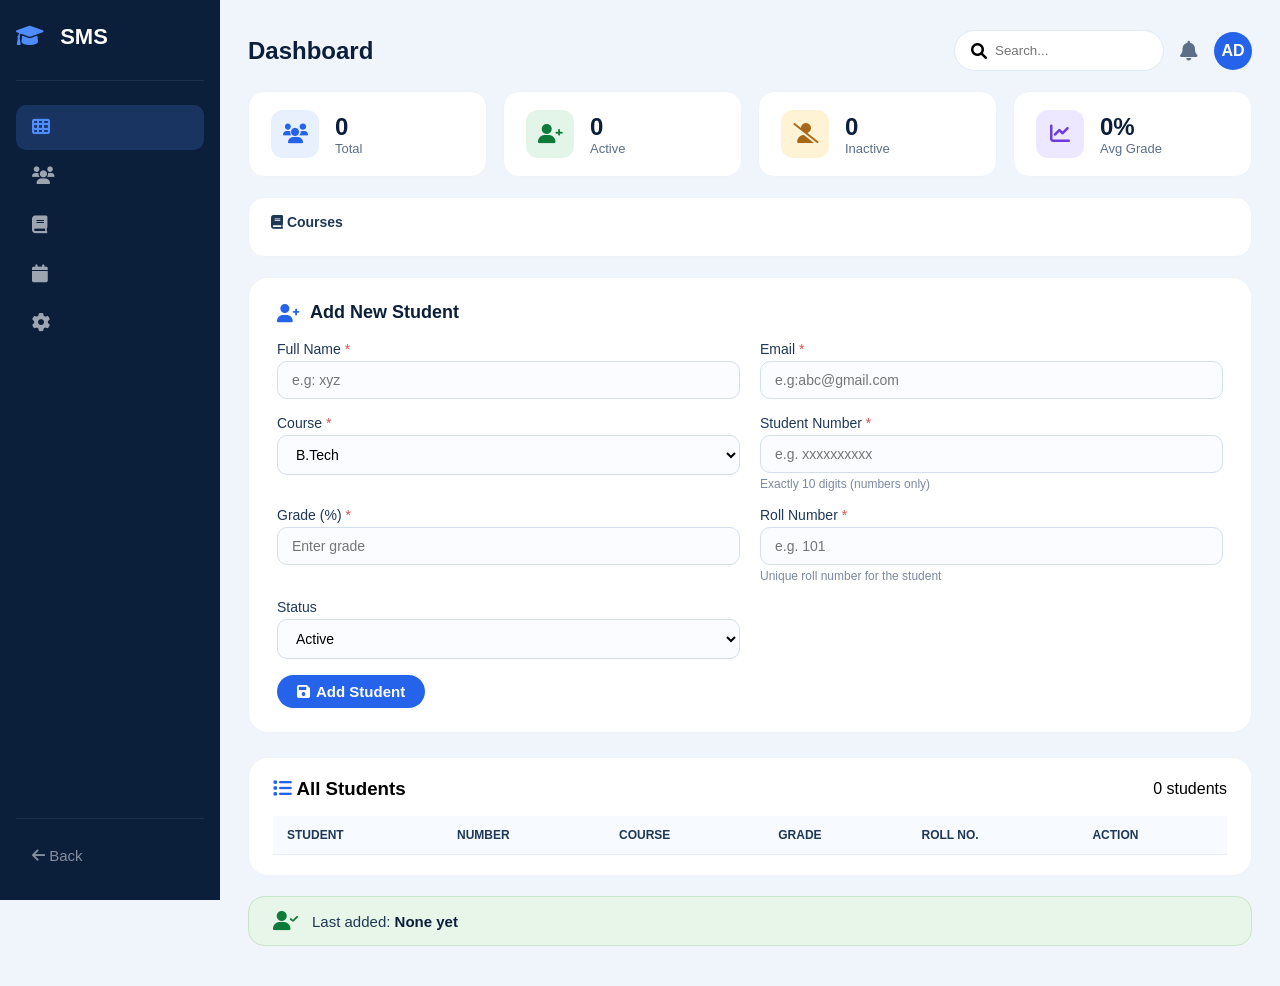
==== dashboard/index.html @ 17a1a422 "Add index file for dashboard" ====
<!DOCTYPE html>
<html>
<head>
    <meta charset="UTF-8">
    <meta name="viewport" content="width=device-width, initial-scale=1.0">
    <title>Student-Management-System</title>
    <link rel="stylesheet" href="https://cdnjs.cloudflare.com/ajax/libs/font-awesome/6.0.0-beta3/css/all.min.css">
    <link rel="stylesheet" href="../css/style.css">
</head>
<body>

<div class="app">
    <!-- Sidebar -->
    <aside class="side">
        <div class="logo">
            <i class="fas fa-graduation-cap"></i>
            <span>SMS</span>
        </div>
        <nav>
            <a href="#" class="active"><i class="fas fa-th"></i></a>
            <a href="#"><i class="fas fa-users"></i></a>
            <a href="#"><i class="fas fa-book"></i></a>
            <a href="#"><i class="fas fa-calendar"></i></a>
            <a href="#"><i class="fas fa-cog"></i></a>
        </nav>
        <div class="side-foot">
            <a href="#" id="backBtn"><i class="fas fa-arrow-left"></i> Back</a>
        </div>
    </aside>

    <!-- Main -->
    <main class="main">
        <!-- Header -->
        <header class="top">
            <div class="left">
                <i class="fas fa-bars toggle"></i>
                <h2>Dashboard</h2>
            </div>
            <div class="right">
                <div class="search">
                    <i class="fas fa-search"></i>
                    <input type="text" id="search" placeholder="Search..." />
                </div>
                <div class="user">
                    <i class="fas fa-bell"></i>
                    <span class="avtar">AD</span>
                </div>
            </div>
        </header>

        <!-- Stats -->
        <div class="stats">
            <div class="card">
                <div class="icon blue"><i class="fas fa-users"></i></div>
                <div>
                    <h3 id="total">0</h3>
                    <p>Total</p>
                </div>
            </div>
            <div class="card">
                <div class="icon green"><i class="fas fa-user-plus"></i></div>
                <div>
                    <h3 id="active">0</h3>
                    <p>Active</p>
                </div>
            </div>
            <div class="card">
                <div class="icon orange"><i class="fas fa-user-slash"></i></div>
                <div>
                    <h3 id="pending">0</h3>
                    <p>Inactive</p>
                </div>
            </div>
            <div class="card">
                <div class="icon purple"><i class="fas fa-chart-line"></i></div>
                <div>
                    <h3 id="avg">0%</h3>
                    <p>Avg Grade</p>
                </div>
            </div>
        </div>

        <!-- Course badges -->
        <div class="course-box">
            <h4><i class="fas fa-book"></i> Courses</h4>
            <div class="badges" id="courseStats"></div>
        </div>

        <!-- ===== ADD STUDENT FORM ===== -->
        <div class="form-section">
            <h3><i class="fas fa-user-plus"></i> Add New Student</h3>
            <form id="studentForm" class="student-form">
                <div class="form-row">
                    <div class="group">
                        <label>Full Name <span>*</span></label>
                        <input type="text" id="name" placeholder="e.g: xyz" required />
                    </div>
                    <div class="group">
                        <label>Email <span>*</span></label>
                        <input type="email" id="email" placeholder="e.g:abc@gmail.com" required />
                    </div>
                </div>
                <div class="form-row">
                    <div class="group">
                        <label>Course <span>*</span></label>
                        <select id="course">
                            <option>B.Tech</option>
                            <option>B.Sc</option>
                            <option>BBA</option>
                            <option>MBA</option>
                            <option>BCA</option>
                            <option>MCA</option>
                        </select>
                    </div>
                    <div class="group">
                        <label>Student Number <span>*</span></label>
                        <input type="text" id="studentNumber" placeholder="e.g. xxxxxxxxxx" required />
                        <small style="color:#7a8aa0; font-size:12px; margin-top:4px;">Exactly 10 digits (numbers only)</small>
                    </div>
                </div>
                <div class="form-row">
                    <div class="group">
                        <label>Grade (%) <span>*</span></label>
                        <input type="number" id="grade" placeholder="Enter grade" min="0" max="100" required />
                    </div>
                    <div class="group">
                        <label>Roll Number <span>*</span></label>
                        <input type="text" id="rollNumber" placeholder="e.g. 101" required />
                        <small style="color:#7a8aa0; font-size:12px; margin-top:4px;">Unique roll number for the student</small>
                    </div>
                </div>
                <div class="form-row">
                    <div class="group">
                        <label>Status</label>
                        <select id="status">
                            <option value="Active">Active</option>
                            <option value="Inactive">Inactive</option>
                        </select>
                    </div>
                </div>
                <button type="submit" class="btn submit-btn">
                    <i class="fas fa-save"></i> Add Student
                </button>
            </form>
        </div>

        <!-- ===== STUDENT TABLE ===== -->
        <div class="tbl-wrap">
            <div class="tbl-head">
                <h3><i class="fas fa-list"></i> All Students</h3>
                <span id="count">0 students</span>
            </div>
            <div class="tbl-scroll">
                <table>
                    <thead>
                        <tr>
                            <th>Student</th>
                            <th>Number</th>
                            <th>Course</th>
                            <th>Grade</th>
                            <th>Roll No.</th>
                            <th>Action</th>
                        </tr>
                    </thead>
                    <tbody id="list"></tbody>
                </table>
            </div>
        </div>

        <!-- ===== LAST ADDED STUDENT ===== -->
        <div class="last-added" id="lastAdded">
            <i class="fas fa-user-check"></i>
            <span>Last added: <strong id="lastName">None yet</strong></span>
        </div>

    </main>
</div>

<script src="../js/storage.js"></script>
<script src="../js/ui.js"></script>
<script src="../js/app.js"></script>
</body>
</html>
---- css/style.css ----
* {
    margin: 0;
    padding: 0;
    box-sizing: border-box;
    font-family: 'Segoe UI', sans-serif;
}

body {
    background: #f0f4fb;
}

.app {
    display: flex;
    min-height: 100vh;
}

/* Sidebar */
.side {
    width: 220px;
    background: #0b1e3a;
    color: #fff;
    padding: 24px 16px;
    display: flex;
    flex-direction: column;
    position: fixed;
    height: 100vh;
    z-index: 100;
    transition: 0.3s;
}

.logo {
    font-size: 22px;
    font-weight: 700;
    padding-bottom: 30px;
    border-bottom: 1px solid rgba(255,255,255,0.08);
    margin-bottom: 24px;
}

.logo i {
    color: #4f8cff;
    margin-right: 10px;
}

.side nav {
    flex: 1;
}

.side nav a {
    display: block;
    color: rgba(255,255,255,0.6);
    padding: 12px 16px;
    border-radius: 10px;
    margin-bottom: 4px;
    font-size: 18px;
    transition: 0.2s;
}

.side nav a:hover,
.side nav a.active {
    background: rgba(255,255,255,0.08);
    color: #fff;
}

.side nav a.active {
    background: rgba(79,140,255,0.2);
    color: #4f8cff;
}

.side-foot {
    border-top: 1px solid rgba(255,255,255,0.08);
    padding-top: 16px;
}

.side-foot a {
    color: rgba(255,255,255,0.5);
    padding: 12px 16px;
    display: block;
    border-radius: 10px;
    font-size: 15px;
    text-decoration: none;
}

.side-foot a:hover {
    background: rgba(255,255,255,0.08);
    color: #fff;
}

/* Main */
.main {
    margin-left: 220px;
    padding: 20px 28px 40px;
    flex: 1;
}

/* Top header */
.top {
    display: flex;
    justify-content: space-between;
    align-items: center;
    padding: 10px 0 20px;
    flex-wrap: wrap;
    gap: 12px;
}

.left {
    display: flex;
    align-items: center;
    gap: 16px;
}

.toggle {
    font-size: 24px;
    cursor: pointer;
    display: none;
    color: #1e3857;
}

.left h2 {
    font-size: 24px;
    color: #0b1e3a;
}

.right {
    display: flex;
    align-items: center;
    gap: 16px;
}

.search {
    display: flex;
    align-items: center;
    background: #fff;
    padding: 8px 16px;
    border-radius: 40px;
    border: 1px solid #e2eaf5;
}

.search:focus-within {
    border-color: #2563eb;
}

.search input {
    border: none;
    outline: none;
    padding: 4px 8px;
    width: 160px;
}

.user {
    display: flex;
    align-items: center;
    gap: 16px;
}

.user i {
    font-size: 20px;
    color: #5b6f87;
    cursor: pointer;
}

.avtar {
    width: 38px;
    height: 38px;
    background: #2563eb;
    color: #fff;
    border-radius: 50%;
    display: flex;
    align-items: center;
    justify-content: center;
    font-weight: 600;
    cursor: pointer;
}

/* Stats */
.stats {
    display: grid;
    grid-template-columns: repeat(auto-fit, minmax(180px, 1fr));
    gap: 16px;
    margin-bottom: 20px;
}

.card {
    background: #fff;
    padding: 18px 22px;
    border-radius: 16px;
    display: flex;
    align-items: center;
    gap: 16px;
    border: 1px solid #eef3fa;
}

.icon {
    width: 48px;
    height: 48px;
    border-radius: 12px;
    display: flex;
    align-items: center;
    justify-content: center;
    font-size: 20px;
}

.blue {
    background: #e8f0fe;
    color: #2563eb;
}
.green {
    background: #e3f5e9;
    color: #0f7b3a;
}
.orange {
    background: #fff3d6;
    color: #a8681a;
}
.purple {
    background: #ede7ff;
    color: #6c3bdb;
}

.card h3 {
    font-size: 24px;
    font-weight: 700;
    color: #0b1e3a;
}

.card p {
    font-size: 13px;
    color: #5b6f87;
}

/* Course box */
.course-box {
    background: #fff;
    padding: 16px 22px;
    border-radius: 16px;
    margin-bottom: 20px;
    border: 1px solid #eef3fa;
}

.course-box h4 {
    font-size: 14px;
    color: #1e3857;
    margin-bottom: 10px;
}

.badges {
    display: flex;
    flex-wrap: wrap;
    gap: 8px;
}

.badge {
    background: #f4f8fe;
    padding: 4px 14px;
    border-radius: 30px;
    font-size: 13px;
    border: 1px solid #e2eaf5;
    display: flex;
    align-items: center;
    gap: 6px;
}

.badge .cnt {
    background: #2563eb;
    color: #fff;
    padding: 0 6px;
    border-radius: 20px;
    font-size: 11px;
}

/* ===== FORM SECTION (Full page) ===== */
.form-section {
    background: #fff;
    padding: 24px 28px;
    border-radius: 20px;
    margin-bottom: 24px;
    border: 1px solid #eef3fa;
}

.form-section h3 {
    font-size: 18px;
    color: #0b1e3a;
    margin-bottom: 18px;
    display: flex;
    align-items: center;
    gap: 10px;
}

.form-section h3 i {
    color: #2563eb;
}

.student-form {
    display: flex;
    flex-direction: column;
    gap: 16px;
}

.form-row {
    display: grid;
    grid-template-columns: 1fr 1fr;
    gap: 20px;
}

.group {
    display: flex;
    flex-direction: column;
}

.group label {
    font-weight: 500;
    font-size: 14px;
    color: #1e3857;
    margin-bottom: 4px;
}

.group label span {
    color: #d9534f;
}

.group input,
.group select {
    padding: 10px 14px;
    border: 1px solid #d5deec;
    border-radius: 10px;
    font-size: 14px;
    outline: none;
    background: #fafcff;
    transition: 0.2s;
}

.group input:focus,
.group select:focus {
    border-color: #2563eb;
    box-shadow: 0 0 0 3px rgba(37,99,235,0.1);
}

.submit-btn {
    padding: 12px 28px;
    background: #2563eb;
    color: #fff;
    border: none;
    border-radius: 40px;
    font-weight: 600;
    font-size: 15px;
    cursor: pointer;
    align-self: flex-start;
    transition: 0.2s;
}

.submit-btn:hover {
    background: #1d4ed8;
}

/* Table */
.tbl-wrap {
    background: #fff;
    border-radius: 20px;
    padding: 20px 24px;
    border: 1px solid #eef3fa;
    margin-bottom: 20px;
}

.tbl-head {
    display: flex;
    justify-content: space-between;
    align-items: center;
    margin-bottom: 16px;
}

.tbl-head h3 i {
    color: #2563eb;
}

.btn {
    background: #2563eb;
    color: #fff;
    border: none;
    padding: 8px 20px;
    border-radius: 40px;
    font-weight: 600;
    cursor: pointer;
    display: inline-flex;
    align-items: center;
    gap: 6px;
    transition: 0.2s;
}

.btn:hover {
    background: #1d4ed8;
}

.tbl-scroll {
    overflow-x: auto;
}

table {
    width: 100%;
    border-collapse: collapse;
}

th {
    text-align: left;
    padding: 12px 14px;
    background: #f7faff;
    font-size: 12px;
    text-transform: uppercase;
    color: #1e3857;
    border-bottom: 1px solid #e6edf6;
}

td {
    padding: 14px;
    border-bottom: 1px solid #eff4fb;
}

tr:hover td {
    background: #fafdff;
}

.avatar {
    display: flex;
    align-items: center;
    gap: 10px;
}

.avatar .init {
    width: 34px;
    height: 34px;
    border-radius: 50%;
    background: #e6f0fe;
    color: #2563eb;
    display: flex;
    align-items: center;
    justify-content: center;
    font-weight: 700;
    font-size: 13px;
}

.name {
    font-weight: 600;
}

.email {
    font-size: 12px;
    color: #5f7692;
    display: block;
}

.tag {
    display: inline-block;
    padding: 3px 12px;
    border-radius: 30px;
    font-size: 12px;
    font-weight: 600;
}

.tag.active {
    background: #e3f5e9;
    color: #0f7b3a;
}
.tag.inactive {
    background: #fce9e9;
    color: #b33636;
}

.actions i {
    font-size: 16px;
    color: #7a8aa0;
    margin: 0 3px;
    cursor: pointer;
    padding: 4px;
    border-radius: 6px;
}

.actions i:hover {
    color: #2563eb;
    background: #e8f0fe;
}

.actions i.fa-trash:hover {
    color: #d9534f;
    background: #fdeaea;
}

/* ===== LAST ADDED ===== */
.last-added {
    background: #e8f5e9;
    padding: 14px 24px;
    border-radius: 16px;
    display: flex;
    align-items: center;
    gap: 14px;
    font-size: 15px;
    color: #1e3857;
    border: 1px solid #c8e6c9;
}

.last-added i {
    color: #0f7b3a;
    font-size: 20px;
}

.last-added strong {
    color: #0b1e3a;
}

/* Responsive */
@media (max-width: 1024px) {
    .side {
        transform: translateX(-100%);
    }
    .side.open {
        transform: translateX(0);
    }
    .main {
        margin-left: 0;
    }
    .toggle {
        display: block;
    }
}

@media (max-width: 768px) {
    .main {
        padding: 12px 16px 30px;
    }
    .stats {
        grid-template-columns: 1fr 1fr;
    }
    .form-row {
        grid-template-columns: 1fr;
    }
    .tbl-wrap {
        padding: 14px;
    }
    .right .search input {
        width: 100px;
    }
}

@media (max-width: 500px) {
    .stats {
        grid-template-columns: 1fr;
    }
    .form-section {
        padding: 16px;
    }
    .submit-btn {
        width: 100%;
        justify-content: center;
    }
    .last-added {
        flex-direction: column;
        text-align: center;
    }
}
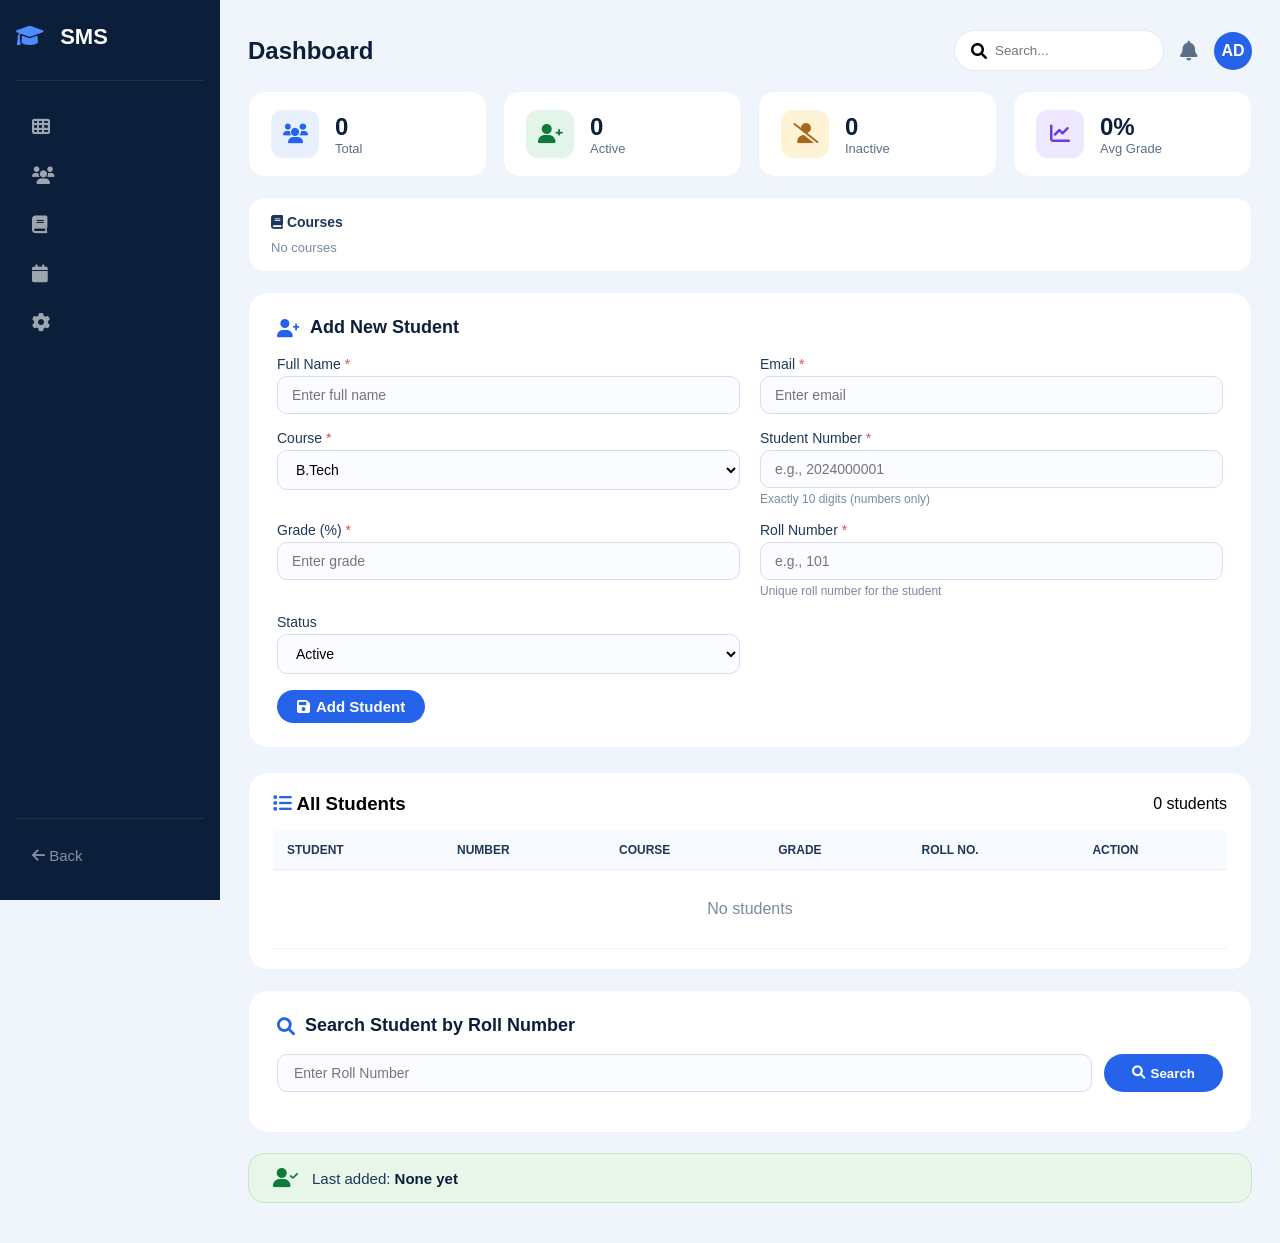
==== commit 3b7d4524: "Add student search by roll number" ====
--- a/dashboard/index.html
+++ b/dashboard/index.html
@@ -3,7 +3,7 @@
 <head>
     <meta charset="UTF-8">
     <meta name="viewport" content="width=device-width, initial-scale=1.0">
-    <title>Student-Management-System</title>
+    <title>SMS</title>
     <link rel="stylesheet" href="https://cdnjs.cloudflare.com/ajax/libs/font-awesome/6.0.0-beta3/css/all.min.css">
     <link rel="stylesheet" href="../css/style.css">
 </head>
@@ -17,7 +17,7 @@
             <span>SMS</span>
         </div>
         <nav>
-            <a href="#" class="active"><i class="fas fa-th"></i></a>
+            <a href="#"><i class="fas fa-th"></i></a>
             <a href="#"><i class="fas fa-users"></i></a>
             <a href="#"><i class="fas fa-book"></i></a>
             <a href="#"><i class="fas fa-calendar"></i></a>
@@ -93,11 +93,11 @@
                 <div class="form-row">
                     <div class="group">
                         <label>Full Name <span>*</span></label>
-                        <input type="text" id="name" placeholder="e.g: xyz" required />
+                        <input type="text" id="name" placeholder="Enter full name" required />
                     </div>
                     <div class="group">
                         <label>Email <span>*</span></label>
-                        <input type="email" id="email" placeholder="e.g:abc@gmail.com" required />
+                        <input type="email" id="email" placeholder="Enter email" required />
                     </div>
                 </div>
                 <div class="form-row">
@@ -114,7 +114,7 @@
                     </div>
                     <div class="group">
                         <label>Student Number <span>*</span></label>
-                        <input type="text" id="studentNumber" placeholder="e.g. xxxxxxxxxx" required />
+                        <input type="text" id="studentNumber" placeholder="e.g., 2024000001" required />
                         <small style="color:#7a8aa0; font-size:12px; margin-top:4px;">Exactly 10 digits (numbers only)</small>
                     </div>
                 </div>
@@ -125,7 +125,7 @@
                     </div>
                     <div class="group">
                         <label>Roll Number <span>*</span></label>
-                        <input type="text" id="rollNumber" placeholder="e.g. 101" required />
+                        <input type="text" id="rollNumber" placeholder="e.g., 101" required />
                         <small style="color:#7a8aa0; font-size:12px; margin-top:4px;">Unique roll number for the student</small>
                     </div>
                 </div>
@@ -167,6 +167,18 @@
             </div>
         </div>
 
+        <!-- ===== SEARCH STUDENT BY ROLL NUMBER ===== -->
+        <div class="search-roll-section">
+            <h3><i class="fas fa-search"></i> Search Student by Roll Number</h3>
+            <div class="search-roll-box">
+                <div class="search-roll-input">
+                    <input type="text" id="rollSearchInput" placeholder="Enter Roll Number" />
+                    <button class="btn" id="rollSearchBtn"><i class="fas fa-search"></i> Search</button>
+                </div>
+                <div id="rollSearchResult"></div>
+            </div>
+        </div>
+
         <!-- ===== LAST ADDED STUDENT ===== -->
         <div class="last-added" id="lastAdded">
             <i class="fas fa-user-check"></i>
--- a/css/style.css
+++ b/css/style.css
@@ -53,10 +53,10 @@
     margin-bottom: 4px;
     font-size: 18px;
     transition: 0.2s;
-}
-
-.side nav a:hover,
-.side nav a.active {
+    text-decoration: none;
+}
+
+.side nav a:hover {
     background: rgba(255,255,255,0.08);
     color: #fff;
 }
@@ -267,7 +267,7 @@
     font-size: 11px;
 }
 
-/* ===== FORM SECTION (Full page) ===== */
+/* Form Section */
 .form-section {
     background: #fff;
     padding: 24px 28px;
@@ -332,6 +332,11 @@
 .group select:focus {
     border-color: #2563eb;
     box-shadow: 0 0 0 3px rgba(37,99,235,0.1);
+}
+
+.group input.error {
+    border-color: #d9534f !important;
+    box-shadow: 0 0 0 3px rgba(217,83,79,0.15) !important;
 }
 
 .submit-btn {
@@ -482,7 +487,128 @@
     background: #fdeaea;
 }
 
-/* ===== LAST ADDED ===== */
+/* ===== SEARCH ROLL NUMBER SECTION ===== */
+.search-roll-section {
+    background: #fff;
+    padding: 24px 28px;
+    border-radius: 20px;
+    margin-bottom: 20px;
+    border: 1px solid #eef3fa;
+    transition: 0.2s;
+}
+
+.search-roll-section h3 {
+    font-size: 18px;
+    color: #0b1e3a;
+    margin-bottom: 18px;
+    display: flex;
+    align-items: center;
+    gap: 10px;
+}
+
+.search-roll-section h3 i {
+    color: #2563eb;
+}
+
+.search-roll-box {
+    display: flex;
+    flex-direction: column;
+    gap: 16px;
+}
+
+.search-roll-input {
+    display: flex;
+    gap: 12px;
+    flex-wrap: wrap;
+}
+
+.search-roll-input input {
+    flex: 1;
+    min-width: 200px;
+    padding: 10px 16px;
+    border: 1px solid #d5deec;
+    border-radius: 10px;
+    font-size: 14px;
+    outline: none;
+    background: #fafcff;
+    transition: 0.2s;
+}
+
+.search-roll-input input:focus {
+    border-color: #2563eb;
+    box-shadow: 0 0 0 3px rgba(37,99,235,0.1);
+}
+
+.search-roll-input .btn {
+    padding: 10px 28px;
+}
+
+/* Search Result */
+.search-result {
+    animation: fadeIn 0.4s ease;
+    margin-top: 8px;
+}
+
+@keyframes fadeIn {
+    from { opacity: 0; transform: translateY(10px); }
+    to { opacity: 1; transform: translateY(0); }
+}
+
+.result-card {
+    background: #f9fcff;
+    border: 1px solid #eef3fa;
+    border-radius: 16px;
+    padding: 20px 24px;
+    display: grid;
+    grid-template-columns: 1fr 1fr;
+    gap: 12px 24px;
+}
+
+.result-card .result-item {
+    display: flex;
+    flex-direction: column;
+}
+
+.result-card .result-item .label {
+    font-size: 12px;
+    color: #7a8aa0;
+    text-transform: uppercase;
+    font-weight: 600;
+    letter-spacing: 0.5px;
+}
+
+.result-card .result-item .value {
+    font-size: 15px;
+    font-weight: 600;
+    color: #0b1e3a;
+    margin-top: 2px;
+}
+
+.result-card .result-item .value .tag {
+    font-size: 13px;
+}
+
+.no-result {
+    text-align: center;
+    padding: 20px;
+    color: #7a8aa0;
+    font-size: 15px;
+}
+
+.no-result i {
+    font-size: 28px;
+    display: block;
+    margin-bottom: 8px;
+    color: #d9534f;
+}
+
+.validation-msg {
+    color: #d9534f;
+    font-size: 14px;
+    padding: 8px 0;
+}
+
+/* Last Added */
 .last-added {
     background: #e8f5e9;
     padding: 14px 24px;
@@ -536,6 +662,20 @@
     .right .search input {
         width: 100px;
     }
+    .search-roll-section {
+        padding: 16px 18px;
+    }
+    .search-roll-input {
+        flex-direction: column;
+    }
+    .search-roll-input .btn {
+        width: 100%;
+        justify-content: center;
+    }
+    .result-card {
+        grid-template-columns: 1fr;
+        gap: 10px;
+    }
 }
 
 @media (max-width: 500px) {
@@ -553,4 +693,7 @@
         flex-direction: column;
         text-align: center;
     }
-}
+    .search-roll-input input {
+        min-width: auto;
+    }
+}
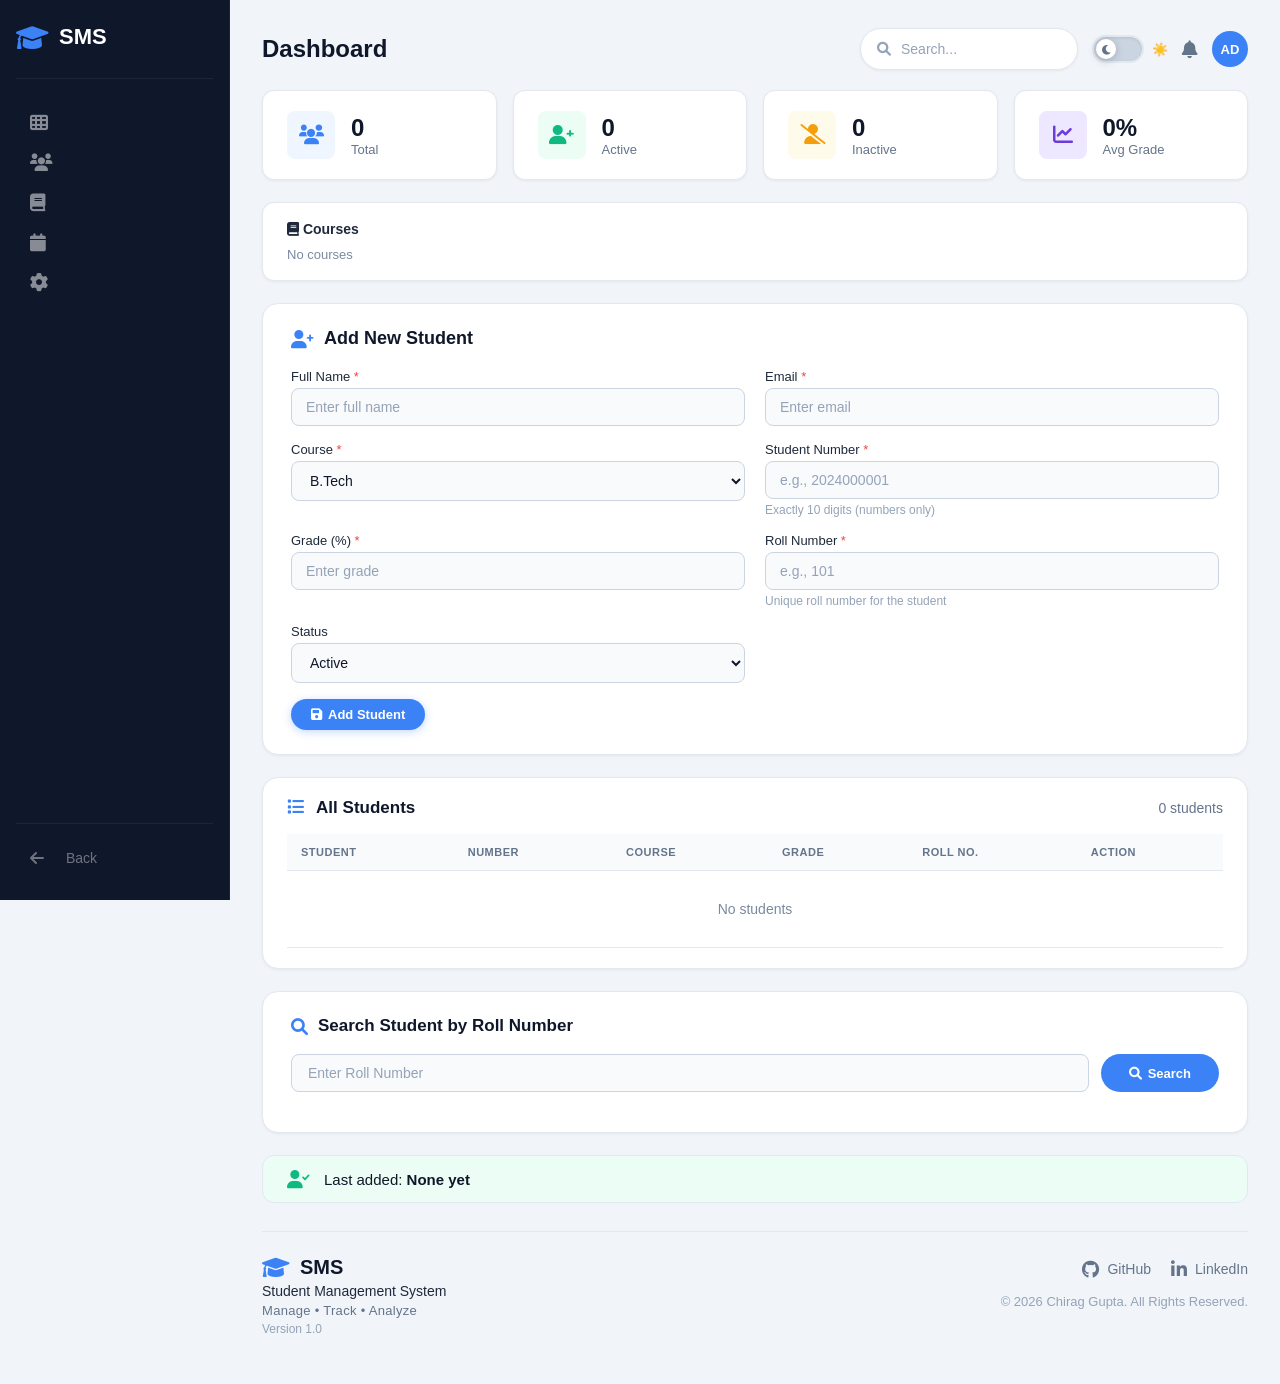
==== commit 44136631: "Improve dashboard UI and add footer also add dark theme toggle" ====
--- a/dashboard/index.html
+++ b/dashboard/index.html
@@ -42,6 +42,18 @@
                     <input type="text" id="search" placeholder="Search..." />
                 </div>
                 <div class="user">
+                    <!-- Theme Toggle Switch -->
+                    <div class="theme-toggle-wrapper">
+                        <div class="toggle-switch" id="themeToggle" role="button" tabindex="0" aria-label="Toggle theme">
+                            <div class="slider">
+                                <i class="fas fa-moon"></i>
+                            </div>
+                        </div>
+                        <span class="toggle-label">
+                            <span class="light-label">☀️</span>
+                            <span class="dark-label">🌙</span>
+                        </span>
+                    </div>
                     <i class="fas fa-bell"></i>
                     <span class="avtar">AD</span>
                 </div>
@@ -86,7 +98,7 @@
             <div class="badges" id="courseStats"></div>
         </div>
 
-        <!-- ===== ADD STUDENT FORM ===== -->
+        <!-- Add Student Form -->
         <div class="form-section">
             <h3><i class="fas fa-user-plus"></i> Add New Student</h3>
             <form id="studentForm" class="student-form">
@@ -115,7 +127,7 @@
                     <div class="group">
                         <label>Student Number <span>*</span></label>
                         <input type="text" id="studentNumber" placeholder="e.g., 2024000001" required />
-                        <small style="color:#7a8aa0; font-size:12px; margin-top:4px;">Exactly 10 digits (numbers only)</small>
+                        <small>Exactly 10 digits (numbers only)</small>
                     </div>
                 </div>
                 <div class="form-row">
@@ -126,7 +138,7 @@
                     <div class="group">
                         <label>Roll Number <span>*</span></label>
                         <input type="text" id="rollNumber" placeholder="e.g., 101" required />
-                        <small style="color:#7a8aa0; font-size:12px; margin-top:4px;">Unique roll number for the student</small>
+                        <small>Unique roll number for the student</small>
                     </div>
                 </div>
                 <div class="form-row">
@@ -144,7 +156,7 @@
             </form>
         </div>
 
-        <!-- ===== STUDENT TABLE ===== -->
+        <!-- Student Table -->
         <div class="tbl-wrap">
             <div class="tbl-head">
                 <h3><i class="fas fa-list"></i> All Students</h3>
@@ -167,7 +179,7 @@
             </div>
         </div>
 
-        <!-- ===== SEARCH STUDENT BY ROLL NUMBER ===== -->
+        <!-- Search Student by Roll Number -->
         <div class="search-roll-section">
             <h3><i class="fas fa-search"></i> Search Student by Roll Number</h3>
             <div class="search-roll-box">
@@ -179,11 +191,41 @@
             </div>
         </div>
 
-        <!-- ===== LAST ADDED STUDENT ===== -->
+        <!-- Last Added Student -->
         <div class="last-added" id="lastAdded">
             <i class="fas fa-user-check"></i>
             <span>Last added: <strong id="lastName">None yet</strong></span>
         </div>
+
+        <!-- ===== FOOTER ===== -->
+        <footer class="footer">
+            <div class="footer-content">
+                <div class="footer-left">
+                    <div class="footer-logo">
+                        <i class="fas fa-graduation-cap"></i>
+                        <span>SMS</span>
+                    </div>
+                    <p class="footer-subtitle">Student Management System</p>
+                    <p class="footer-tagline">Manage • Track • Analyze</p>
+                    <p class="footer-version">Version 1.0</p>
+                </div>
+                <div class="footer-right">
+                    <div class="footer-social">
+                        <a href="https://github.com" target="_blank" class="social-link" aria-label="GitHub">
+                            <i class="fab fa-github"></i>
+                            <span>GitHub</span>
+                        </a>
+                        <a href="https://linkedin.com" target="_blank" class="social-link" aria-label="LinkedIn">
+                            <i class="fab fa-linkedin-in"></i>
+                            <span>LinkedIn</span>
+                        </a>
+                    </div>
+                    <p class="footer-copyright">
+                        &copy; 2026 Chirag Gupta. All Rights Reserved.
+                    </p>
+                </div>
+            </div>
+        </footer>
 
     </main>
 </div>
--- a/css/style.css
+++ b/css/style.css
@@ -1,44 +1,143 @@
+/* ===== CSS VARIABLES ===== */
+:root {
+    /* Light Theme (Default) */
+    --bg-body: #f1f5f9;
+    --bg-app: #f1f5f9;
+    --bg-sidebar: #0f172a;
+    --bg-card: #ffffff;
+    --bg-input: #f8fafc;
+    --bg-hover: #f8fafc;
+    --bg-table-header: #f8fafc;
+    --bg-course: #f1f5f9;
+    --bg-last-added: #ecfdf5;
+    --bg-modal: #ffffff;
+    --bg-search-result: #f8fafc;
+    
+    --text-primary: #0f172a;
+    --text-secondary: #1e293b;
+    --text-muted: #64748b;
+    --text-light: #94a3b8;
+    --text-white: #ffffff;
+    
+    --border-color: #e2e8f0;
+    --border-light: #f1f5f9;
+    --border-input: #cbd5e1;
+    
+    --shadow-sm: 0 1px 3px rgba(0,0,0,0.06);
+    --shadow-md: 0 4px 12px rgba(0,0,0,0.08);
+    --shadow-lg: 0 8px 30px rgba(0,0,0,0.10);
+    --shadow-hover: 0 8px 32px rgba(0,0,0,0.12);
+    
+    --primary: #3b82f6;
+    --primary-hover: #2563eb;
+    --primary-light: #eff6ff;
+    
+    --success: #10b981;
+    --success-bg: #ecfdf5;
+    --danger: #ef4444;
+    --danger-bg: #fef2f2;
+    --warning: #f59e0b;
+    --warning-bg: #fffbeb;
+    
+    --radius-sm: 8px;
+    --radius-md: 12px;
+    --radius-lg: 16px;
+    --radius-xl: 20px;
+    
+    --transition: 0.3s cubic-bezier(0.4, 0, 0.2, 1);
+}
+
+/* ===== DARK THEME ===== */
+[data-theme="dark"] {
+    --bg-body: #0a0f1a;
+    --bg-app: #0a0f1a;
+    --bg-sidebar: #080c16;
+    --bg-card: #141c2b;
+    --bg-input: #1a2436;
+    --bg-hover: #1a2436;
+    --bg-table-header: #111a2a;
+    --bg-course: #111a2a;
+    --bg-last-added: #0f2a1f;
+    --bg-modal: #141c2b;
+    --bg-search-result: #141c2b;
+    
+    --text-primary: #f1f5f9;
+    --text-secondary: #e2e8f0;
+    --text-muted: #94a3b8;
+    --text-light: #64748b;
+    --text-white: #ffffff;
+    
+    --border-color: #1e293b;
+    --border-light: #1e293b;
+    --border-input: #2d3a4f;
+    
+    --shadow-sm: 0 1px 3px rgba(0,0,0,0.3);
+    --shadow-md: 0 4px 16px rgba(0,0,0,0.4);
+    --shadow-lg: 0 8px 32px rgba(0,0,0,0.5);
+    --shadow-hover: 0 8px 40px rgba(0,0,0,0.6);
+    
+    --primary: #3b82f6;
+    --primary-hover: #60a5fa;
+    --primary-light: #1a2a4a;
+    
+    --success: #34d399;
+    --success-bg: #0f2a1f;
+    --danger: #f87171;
+    --danger-bg: #2a1a1a;
+    --warning: #fbbf24;
+    --warning-bg: #2a241a;
+}
+
+/* ===== RESET & BASE ===== */
 * {
     margin: 0;
     padding: 0;
     box-sizing: border-box;
-    font-family: 'Segoe UI', sans-serif;
+    font-family: 'Segoe UI', -apple-system, BlinkMacSystemFont, sans-serif;
 }
 
 body {
-    background: #f0f4fb;
+    background: var(--bg-body);
+    transition: background var(--transition), color var(--transition);
 }
 
 .app {
     display: flex;
     min-height: 100vh;
-}
-
-/* Sidebar */
+    background: var(--bg-body);
+    transition: background var(--transition);
+}
+
+/* ===== SIDEBAR ===== */
 .side {
-    width: 220px;
-    background: #0b1e3a;
-    color: #fff;
+    width: 230px;
+    background: var(--bg-sidebar);
+    color: var(--text-white);
     padding: 24px 16px;
     display: flex;
     flex-direction: column;
     position: fixed;
     height: 100vh;
     z-index: 100;
-    transition: 0.3s;
+    transition: transform 0.3s ease, background var(--transition);
+    border-right: 1px solid rgba(255,255,255,0.05);
 }
 
 .logo {
     font-size: 22px;
     font-weight: 700;
-    padding-bottom: 30px;
-    border-bottom: 1px solid rgba(255,255,255,0.08);
+    padding-bottom: 28px;
+    border-bottom: 1px solid rgba(255,255,255,0.06);
     margin-bottom: 24px;
+    color: var(--text-white);
+    display: flex;
+    align-items: center;
+    gap: 10px;
 }
 
 .logo i {
-    color: #4f8cff;
-    margin-right: 10px;
+    color: var(--primary);
+    font-size: 26px;
 }
 
 .side nav {
@@ -46,58 +145,76 @@
 }
 
 .side nav a {
-    display: block;
-    color: rgba(255,255,255,0.6);
-    padding: 12px 16px;
-    border-radius: 10px;
-    margin-bottom: 4px;
+    display: flex;
+    align-items: center;
+    gap: 14px;
+    color: rgba(255,255,255,0.5);
+    padding: 10px 14px;
+    border-radius: var(--radius-sm);
+    margin-bottom: 2px;
+    font-size: 15px;
+    font-weight: 500;
+    transition: all 0.2s;
+    text-decoration: none;
+}
+
+.side nav a:hover {
+    background: rgba(255,255,255,0.06);
+    color: rgba(255,255,255,0.8);
+}
+
+.side nav a.active {
+    background: rgba(59,130,246,0.15);
+    color: var(--primary);
+}
+
+.side nav a i {
     font-size: 18px;
-    transition: 0.2s;
+    width: 22px;
+}
+
+.side-foot {
+    border-top: 1px solid rgba(255,255,255,0.06);
+    padding-top: 16px;
+}
+
+.side-foot a {
+    color: rgba(255,255,255,0.4);
+    padding: 10px 14px;
+    display: flex;
+    align-items: center;
+    gap: 14px;
+    border-radius: var(--radius-sm);
+    font-size: 14px;
     text-decoration: none;
-}
-
-.side nav a:hover {
-    background: rgba(255,255,255,0.08);
-    color: #fff;
-}
-
-.side nav a.active {
-    background: rgba(79,140,255,0.2);
-    color: #4f8cff;
-}
-
-.side-foot {
-    border-top: 1px solid rgba(255,255,255,0.08);
-    padding-top: 16px;
-}
-
-.side-foot a {
-    color: rgba(255,255,255,0.5);
-    padding: 12px 16px;
-    display: block;
-    border-radius: 10px;
-    font-size: 15px;
-    text-decoration: none;
+    transition: all 0.2s;
 }
 
 .side-foot a:hover {
-    background: rgba(255,255,255,0.08);
-    color: #fff;
-}
-
-/* Main */
+    background: rgba(255,255,255,0.06);
+    color: rgba(255,255,255,0.7);
+}
+
+.side-foot a i {
+    font-size: 16px;
+    width: 22px;
+}
+
+/* ===== MAIN CONTENT ===== */
 .main {
-    margin-left: 220px;
-    padding: 20px 28px 40px;
+    margin-left: 230px;
+    padding: 24px 32px 40px;
     flex: 1;
-}
-
-/* Top header */
+    background: var(--bg-body);
+    transition: background var(--transition);
+}
+
+/* ===== TOP HEADER ===== */
 .top {
     display: flex;
     justify-content: space-between;
     align-items: center;
-    padding: 10px 0 20px;
+    padding: 4px 0 20px;
     flex-wrap: wrap;
     gap: 12px;
 }
@@ -109,107 +226,228 @@
 }
 
 .toggle {
-    font-size: 24px;
+    font-size: 22px;
     cursor: pointer;
     display: none;
-    color: #1e3857;
+    color: var(--text-primary);
+    transition: color var(--transition);
 }
 
 .left h2 {
     font-size: 24px;
-    color: #0b1e3a;
+    font-weight: 700;
+    color: var(--text-primary);
+    transition: color var(--transition);
 }
 
 .right {
     display: flex;
     align-items: center;
-    gap: 16px;
+    gap: 14px;
 }
 
 .search {
     display: flex;
     align-items: center;
-    background: #fff;
+    background: var(--bg-card);
     padding: 8px 16px;
     border-radius: 40px;
-    border: 1px solid #e2eaf5;
+    border: 1px solid var(--border-color);
+    transition: all var(--transition);
+    box-shadow: var(--shadow-sm);
 }
 
 .search:focus-within {
-    border-color: #2563eb;
+    border-color: var(--primary);
+    box-shadow: 0 0 0 3px rgba(59,130,246,0.15);
+}
+
+.search i {
+    color: var(--text-light);
+    font-size: 14px;
 }
 
 .search input {
     border: none;
     outline: none;
-    padding: 4px 8px;
-    width: 160px;
+    padding: 4px 10px;
+    width: 170px;
+    background: transparent;
+    color: var(--text-primary);
+    font-size: 14px;
+    transition: color var(--transition);
+}
+
+.search input::placeholder {
+    color: var(--text-light);
 }
 
 .user {
     display: flex;
     align-items: center;
-    gap: 16px;
+    gap: 14px;
 }
 
 .user i {
-    font-size: 20px;
-    color: #5b6f87;
+    font-size: 18px;
+    color: var(--text-muted);
     cursor: pointer;
+    transition: color var(--transition);
+}
+
+.user i:hover {
+    color: var(--primary);
 }
 
 .avtar {
-    width: 38px;
-    height: 38px;
-    background: #2563eb;
+    width: 36px;
+    height: 36px;
+    background: var(--primary);
     color: #fff;
     border-radius: 50%;
     display: flex;
     align-items: center;
     justify-content: center;
     font-weight: 600;
+    font-size: 13px;
     cursor: pointer;
-}
-
-/* Stats */
+    transition: background var(--transition);
+}
+
+/* ===== THEME TOGGLE SWITCH ===== */
+.theme-toggle-wrapper {
+    display: flex;
+    align-items: center;
+    gap: 8px;
+}
+
+.toggle-switch {
+    position: relative;
+    width: 52px;
+    height: 28px;
+    background: var(--border-input);
+    border-radius: 50px;
+    cursor: pointer;
+    transition: all var(--transition);
+    flex-shrink: 0;
+    border: 2px solid var(--border-color);
+    box-shadow: inset 0 1px 3px rgba(0,0,0,0.1);
+}
+
+.toggle-switch:hover {
+    border-color: var(--primary);
+}
+
+.toggle-switch.active {
+    background: var(--primary);
+    border-color: var(--primary);
+}
+
+.toggle-switch .slider {
+    position: absolute;
+    top: 2px;
+    left: 2px;
+    width: 20px;
+    height: 20px;
+    background: #fff;
+    border-radius: 50%;
+    transition: all 0.35s cubic-bezier(0.4, 0, 0.2, 1);
+    box-shadow: 0 2px 8px rgba(0,0,0,0.2);
+    display: flex;
+    align-items: center;
+    justify-content: center;
+}
+
+.toggle-switch.active .slider {
+    left: 26px;
+    background: #fff;
+}
+
+.toggle-switch .slider i {
+    font-size: 11px;
+    color: #64748b;
+    transition: color var(--transition);
+}
+
+.toggle-switch.active .slider i {
+    color: var(--primary);
+}
+
+.toggle-label {
+    font-size: 13px;
+    font-weight: 500;
+    color: var(--text-muted);
+    transition: color var(--transition);
+    user-select: none;
+}
+
+.toggle-label span {
+    display: none;
+}
+
+.toggle-label .light-label {
+    display: inline;
+}
+
+[data-theme="dark"] .toggle-label .light-label {
+    display: none;
+}
+
+[data-theme="dark"] .toggle-label .dark-label {
+    display: inline;
+}
+
+.toggle-label .dark-label {
+    display: none;
+}
+
+/* ===== STATS ===== */
 .stats {
     display: grid;
-    grid-template-columns: repeat(auto-fit, minmax(180px, 1fr));
+    grid-template-columns: repeat(auto-fit, minmax(190px, 1fr));
     gap: 16px;
-    margin-bottom: 20px;
+    margin-bottom: 22px;
 }
 
 .card {
-    background: #fff;
-    padding: 18px 22px;
-    border-radius: 16px;
+    background: var(--bg-card);
+    padding: 20px 24px;
+    border-radius: var(--radius-md);
     display: flex;
     align-items: center;
     gap: 16px;
-    border: 1px solid #eef3fa;
+    border: 1px solid var(--border-color);
+    transition: all var(--transition);
+    box-shadow: var(--shadow-sm);
+}
+
+.card:hover {
+    box-shadow: var(--shadow-md);
+    border-color: var(--border-input);
 }
 
 .icon {
     width: 48px;
     height: 48px;
-    border-radius: 12px;
+    border-radius: var(--radius-sm);
     display: flex;
     align-items: center;
     justify-content: center;
     font-size: 20px;
+    flex-shrink: 0;
 }
 
 .blue {
-    background: #e8f0fe;
-    color: #2563eb;
+    background: var(--primary-light);
+    color: var(--primary);
 }
 .green {
-    background: #e3f5e9;
-    color: #0f7b3a;
+    background: var(--success-bg);
+    color: var(--success);
 }
 .orange {
-    background: #fff3d6;
-    color: #a8681a;
+    background: var(--warning-bg);
+    color: var(--warning);
 }
 .purple {
     background: #ede7ff;
@@ -219,27 +457,33 @@
 .card h3 {
     font-size: 24px;
     font-weight: 700;
-    color: #0b1e3a;
+    color: var(--text-primary);
+    transition: color var(--transition);
 }
 
 .card p {
     font-size: 13px;
-    color: #5b6f87;
-}
-
-/* Course box */
+    color: var(--text-muted);
+    transition: color var(--transition);
+}
+
+/* ===== COURSE BOX ===== */
 .course-box {
-    background: #fff;
-    padding: 16px 22px;
-    border-radius: 16px;
-    margin-bottom: 20px;
-    border: 1px solid #eef3fa;
+    background: var(--bg-card);
+    padding: 18px 24px;
+    border-radius: var(--radius-md);
+    margin-bottom: 22px;
+    border: 1px solid var(--border-color);
+    transition: all var(--transition);
+    box-shadow: var(--shadow-sm);
 }
 
 .course-box h4 {
     font-size: 14px;
-    color: #1e3857;
+    font-weight: 600;
+    color: var(--text-secondary);
     margin-bottom: 10px;
+    transition: color var(--transition);
 }
 
 .badges {
@@ -249,44 +493,56 @@
 }
 
 .badge {
-    background: #f4f8fe;
-    padding: 4px 14px;
-    border-radius: 30px;
+    background: var(--bg-course);
+    padding: 5px 16px;
+    border-radius: 50px;
     font-size: 13px;
-    border: 1px solid #e2eaf5;
-    display: flex;
-    align-items: center;
-    gap: 6px;
+    font-weight: 500;
+    border: 1px solid var(--border-color);
+    display: flex;
+    align-items: center;
+    gap: 8px;
+    color: var(--text-primary);
+    transition: all var(--transition);
+}
+
+.badge:hover {
+    border-color: var(--primary);
 }
 
 .badge .cnt {
-    background: #2563eb;
+    background: var(--primary);
     color: #fff;
-    padding: 0 6px;
+    padding: 0 8px;
     border-radius: 20px;
     font-size: 11px;
-}
-
-/* Form Section */
+    font-weight: 600;
+}
+
+/* ===== FORM SECTION ===== */
 .form-section {
-    background: #fff;
+    background: var(--bg-card);
     padding: 24px 28px;
-    border-radius: 20px;
-    margin-bottom: 24px;
-    border: 1px solid #eef3fa;
+    border-radius: var(--radius-lg);
+    margin-bottom: 22px;
+    border: 1px solid var(--border-color);
+    transition: all var(--transition);
+    box-shadow: var(--shadow-sm);
 }
 
 .form-section h3 {
     font-size: 18px;
-    color: #0b1e3a;
-    margin-bottom: 18px;
+    font-weight: 600;
+    color: var(--text-primary);
+    margin-bottom: 20px;
     display: flex;
     align-items: center;
     gap: 10px;
+    transition: color var(--transition);
 }
 
 .form-section h3 i {
-    color: #2563eb;
+    color: var(--primary);
 }
 
 .student-form {
@@ -308,61 +564,79 @@
 
 .group label {
     font-weight: 500;
-    font-size: 14px;
-    color: #1e3857;
+    font-size: 13px;
+    color: var(--text-secondary);
     margin-bottom: 4px;
+    transition: color var(--transition);
 }
 
 .group label span {
-    color: #d9534f;
+    color: var(--danger);
 }
 
 .group input,
 .group select {
     padding: 10px 14px;
-    border: 1px solid #d5deec;
-    border-radius: 10px;
+    border: 1px solid var(--border-input);
+    border-radius: var(--radius-sm);
     font-size: 14px;
     outline: none;
-    background: #fafcff;
-    transition: 0.2s;
+    background: var(--bg-input);
+    color: var(--text-primary);
+    transition: all var(--transition);
 }
 
 .group input:focus,
 .group select:focus {
-    border-color: #2563eb;
-    box-shadow: 0 0 0 3px rgba(37,99,235,0.1);
+    border-color: var(--primary);
+    box-shadow: 0 0 0 3px rgba(59,130,246,0.15);
+}
+
+.group input::placeholder {
+    color: var(--text-light);
 }
 
 .group input.error {
-    border-color: #d9534f !important;
-    box-shadow: 0 0 0 3px rgba(217,83,79,0.15) !important;
+    border-color: var(--danger) !important;
+    box-shadow: 0 0 0 3px rgba(239,68,68,0.15) !important;
+}
+
+.group small {
+    color: var(--text-light);
+    font-size: 12px;
+    margin-top: 4px;
+    transition: color var(--transition);
 }
 
 .submit-btn {
-    padding: 12px 28px;
-    background: #2563eb;
+    padding: 12px 30px;
+    background: var(--primary);
     color: #fff;
     border: none;
-    border-radius: 40px;
+    border-radius: 50px;
     font-weight: 600;
-    font-size: 15px;
+    font-size: 14px;
     cursor: pointer;
     align-self: flex-start;
-    transition: 0.2s;
+    transition: all var(--transition);
+    box-shadow: 0 2px 8px rgba(59,130,246,0.3);
 }
 
 .submit-btn:hover {
-    background: #1d4ed8;
-}
-
-/* Table */
+    background: var(--primary-hover);
+    box-shadow: 0 4px 16px rgba(59,130,246,0.4);
+    transform: translateY(-1px);
+}
+
+/* ===== TABLE ===== */
 .tbl-wrap {
-    background: #fff;
-    border-radius: 20px;
+    background: var(--bg-card);
+    border-radius: var(--radius-lg);
     padding: 20px 24px;
-    border: 1px solid #eef3fa;
-    margin-bottom: 20px;
+    border: 1px solid var(--border-color);
+    margin-bottom: 22px;
+    transition: all var(--transition);
+    box-shadow: var(--shadow-sm);
 }
 
 .tbl-head {
@@ -372,26 +646,43 @@
     margin-bottom: 16px;
 }
 
+.tbl-head h3 {
+    font-size: 17px;
+    font-weight: 600;
+    color: var(--text-primary);
+    transition: color var(--transition);
+}
+
 .tbl-head h3 i {
-    color: #2563eb;
+    color: var(--primary);
+    margin-right: 8px;
+}
+
+.tbl-head span {
+    color: var(--text-muted);
+    font-size: 14px;
+    transition: color var(--transition);
 }
 
 .btn {
-    background: #2563eb;
+    background: var(--primary);
     color: #fff;
     border: none;
     padding: 8px 20px;
-    border-radius: 40px;
+    border-radius: 50px;
     font-weight: 600;
+    font-size: 13px;
     cursor: pointer;
     display: inline-flex;
     align-items: center;
     gap: 6px;
-    transition: 0.2s;
+    transition: all var(--transition);
 }
 
 .btn:hover {
-    background: #1d4ed8;
+    background: var(--primary-hover);
+    transform: translateY(-1px);
+    box-shadow: 0 4px 12px rgba(59,130,246,0.3);
 }
 
 .tbl-scroll {
@@ -406,108 +697,123 @@
 th {
     text-align: left;
     padding: 12px 14px;
-    background: #f7faff;
-    font-size: 12px;
+    background: var(--bg-table-header);
+    font-size: 11px;
+    font-weight: 600;
     text-transform: uppercase;
-    color: #1e3857;
-    border-bottom: 1px solid #e6edf6;
+    letter-spacing: 0.5px;
+    color: var(--text-muted);
+    border-bottom: 1px solid var(--border-color);
+    transition: all var(--transition);
 }
 
 td {
     padding: 14px;
-    border-bottom: 1px solid #eff4fb;
+    border-bottom: 1px solid var(--border-color);
+    color: var(--text-primary);
+    font-size: 14px;
+    transition: all var(--transition);
 }
 
 tr:hover td {
-    background: #fafdff;
+    background: var(--bg-hover);
 }
 
 .avatar {
     display: flex;
     align-items: center;
-    gap: 10px;
+    gap: 12px;
 }
 
 .avatar .init {
     width: 34px;
     height: 34px;
     border-radius: 50%;
-    background: #e6f0fe;
-    color: #2563eb;
+    background: var(--primary-light);
+    color: var(--primary);
     display: flex;
     align-items: center;
     justify-content: center;
     font-weight: 700;
     font-size: 13px;
+    flex-shrink: 0;
+    transition: all var(--transition);
 }
 
 .name {
     font-weight: 600;
+    color: var(--text-primary);
+    transition: color var(--transition);
 }
 
 .email {
     font-size: 12px;
-    color: #5f7692;
+    color: var(--text-muted);
     display: block;
+    transition: color var(--transition);
 }
 
 .tag {
     display: inline-block;
-    padding: 3px 12px;
-    border-radius: 30px;
+    padding: 3px 14px;
+    border-radius: 50px;
     font-size: 12px;
     font-weight: 600;
 }
 
 .tag.active {
-    background: #e3f5e9;
-    color: #0f7b3a;
+    background: var(--success-bg);
+    color: var(--success);
 }
 .tag.inactive {
-    background: #fce9e9;
-    color: #b33636;
+    background: var(--danger-bg);
+    color: var(--danger);
 }
 
 .actions i {
     font-size: 16px;
-    color: #7a8aa0;
+    color: var(--text-light);
     margin: 0 3px;
     cursor: pointer;
-    padding: 4px;
-    border-radius: 6px;
+    padding: 6px;
+    border-radius: var(--radius-sm);
+    transition: all var(--transition);
 }
 
 .actions i:hover {
-    color: #2563eb;
-    background: #e8f0fe;
+    color: var(--primary);
+    background: var(--primary-light);
 }
 
 .actions i.fa-trash:hover {
-    color: #d9534f;
-    background: #fdeaea;
-}
-
-/* ===== SEARCH ROLL NUMBER SECTION ===== */
+    color: var(--danger);
+    background: var(--danger-bg);
+}
+
+/* ===== SEARCH ROLL NUMBER ===== */
 .search-roll-section {
-    background: #fff;
+    background: var(--bg-card);
     padding: 24px 28px;
-    border-radius: 20px;
-    margin-bottom: 20px;
-    border: 1px solid #eef3fa;
-    transition: 0.2s;
+    border-radius: var(--radius-lg);
+    margin-bottom: 22px;
+    border: 1px solid var(--border-color);
+    transition: all var(--transition);
+    box-shadow: var(--shadow-sm);
 }
 
 .search-roll-section h3 {
-    font-size: 18px;
-    color: #0b1e3a;
+    font-size: 17px;
+    font-weight: 600;
+    color: var(--text-primary);
     margin-bottom: 18px;
     display: flex;
     align-items: center;
     gap: 10px;
+    transition: color var(--transition);
 }
 
 .search-roll-section h3 i {
-    color: #2563eb;
+    color: var(--primary);
 }
 
 .search-roll-box {
@@ -526,17 +832,22 @@
     flex: 1;
     min-width: 200px;
     padding: 10px 16px;
-    border: 1px solid #d5deec;
-    border-radius: 10px;
+    border: 1px solid var(--border-input);
+    border-radius: var(--radius-sm);
     font-size: 14px;
     outline: none;
-    background: #fafcff;
-    transition: 0.2s;
+    background: var(--bg-input);
+    color: var(--text-primary);
+    transition: all var(--transition);
 }
 
 .search-roll-input input:focus {
-    border-color: #2563eb;
-    box-shadow: 0 0 0 3px rgba(37,99,235,0.1);
+    border-color: var(--primary);
+    box-shadow: 0 0 0 3px rgba(59,130,246,0.15);
+}
+
+.search-roll-input input::placeholder {
+    color: var(--text-light);
 }
 
 .search-roll-input .btn {
@@ -550,18 +861,19 @@
 }
 
 @keyframes fadeIn {
-    from { opacity: 0; transform: translateY(10px); }
+    from { opacity: 0; transform: translateY(8px); }
     to { opacity: 1; transform: translateY(0); }
 }
 
 .result-card {
-    background: #f9fcff;
-    border: 1px solid #eef3fa;
-    border-radius: 16px;
+    background: var(--bg-search-result);
+    border: 1px solid var(--border-color);
+    border-radius: var(--radius-md);
     padding: 20px 24px;
     display: grid;
     grid-template-columns: 1fr 1fr;
     gap: 12px 24px;
+    transition: all var(--transition);
 }
 
 .result-card .result-item {
@@ -570,73 +882,77 @@
 }
 
 .result-card .result-item .label {
-    font-size: 12px;
-    color: #7a8aa0;
+    font-size: 11px;
+    color: var(--text-light);
     text-transform: uppercase;
     font-weight: 600;
     letter-spacing: 0.5px;
+    transition: color var(--transition);
 }
 
 .result-card .result-item .value {
     font-size: 15px;
     font-weight: 600;
-    color: #0b1e3a;
+    color: var(--text-primary);
     margin-top: 2px;
-}
-
-.result-card .result-item .value .tag {
-    font-size: 13px;
+    transition: color var(--transition);
 }
 
 .no-result {
     text-align: center;
-    padding: 20px;
-    color: #7a8aa0;
+    padding: 24px;
+    color: var(--text-light);
     font-size: 15px;
+    transition: color var(--transition);
 }
 
 .no-result i {
-    font-size: 28px;
+    font-size: 30px;
     display: block;
-    margin-bottom: 8px;
-    color: #d9534f;
+    margin-bottom: 10px;
+    color: var(--danger);
 }
 
 .validation-msg {
-    color: #d9534f;
+    color: var(--danger);
     font-size: 14px;
     padding: 8px 0;
 }
 
-/* Last Added */
+/* ===== LAST ADDED ===== */
 .last-added {
-    background: #e8f5e9;
+    background: var(--bg-last-added);
     padding: 14px 24px;
-    border-radius: 16px;
+    border-radius: var(--radius-md);
     display: flex;
     align-items: center;
     gap: 14px;
     font-size: 15px;
-    color: #1e3857;
-    border: 1px solid #c8e6c9;
+    color: var(--text-primary);
+    border: 1px solid var(--border-color);
+    transition: all var(--transition);
 }
 
 .last-added i {
-    color: #0f7b3a;
-    font-size: 20px;
+    color: var(--success);
+    font-size: 18px;
+    transition: color var(--transition);
 }
 
 .last-added strong {
-    color: #0b1e3a;
-}
-
-/* Responsive */
+    color: var(--text-primary);
+    transition: color var(--transition);
+}
+
+/* ===== RESPONSIVE ===== */
 @media (max-width: 1024px) {
     .side {
         transform: translateX(-100%);
+        border-right: none;
     }
     .side.open {
         transform: translateX(0);
+        box-shadow: var(--shadow-lg);
     }
     .main {
         margin-left: 0;
@@ -648,13 +964,15 @@
 
 @media (max-width: 768px) {
     .main {
-        padding: 12px 16px 30px;
+        padding: 16px 16px 30px;
     }
     .stats {
         grid-template-columns: 1fr 1fr;
+        gap: 12px;
     }
     .form-row {
         grid-template-columns: 1fr;
+        gap: 14px;
     }
     .tbl-wrap {
         padding: 14px;
@@ -676,6 +994,12 @@
         grid-template-columns: 1fr;
         gap: 10px;
     }
+    .top {
+        padding: 0 0 16px;
+    }
+    .left h2 {
+        font-size: 20px;
+    }
 }
 
 @media (max-width: 500px) {
@@ -696,4 +1020,202 @@
     .search-roll-input input {
         min-width: auto;
     }
+    .card {
+        padding: 16px 18px;
+    }
+    .card h3 {
+        font-size: 20px;
+    }
+}
+/* ===== FOOTER ===== */
+.footer {
+    margin-top: 28px;
+    padding: 20px 0 0 0;
+    border-top: 1px solid var(--border-color);
+    transition: all var(--transition);
+    background: transparent;
+}
+
+.footer-content {
+    display: flex;
+    justify-content: space-between;
+    align-items: flex-start;
+    flex-wrap: wrap;
+    gap: 24px;
+    padding: 4px 0 8px 0;
+}
+
+.footer-left {
+    display: flex;
+    flex-direction: column;
+    gap: 4px;
+}
+
+.footer-logo {
+    display: flex;
+    align-items: center;
+    gap: 10px;
+    font-size: 20px;
+    font-weight: 700;
+    color: var(--text-primary);
+    transition: color var(--transition);
+}
+
+.footer-logo i {
+    color: var(--primary);
+    font-size: 22px;
+}
+
+.footer-subtitle {
+    font-size: 14px;
+    font-weight: 500;
+    color: var(--text-secondary);
+    transition: color var(--transition);
+    margin: 0;
+}
+
+.footer-tagline {
+    font-size: 13px;
+    color: var(--text-muted);
+    transition: color var(--transition);
+    margin: 0;
+    letter-spacing: 0.3px;
+}
+
+.footer-version {
+    font-size: 12px;
+    color: var(--text-light);
+    transition: color var(--transition);
+    margin: 0;
+    font-weight: 400;
+}
+
+.footer-right {
+    display: flex;
+    flex-direction: column;
+    align-items: flex-end;
+    gap: 12px;
+}
+
+.footer-social {
+    display: flex;
+    align-items: center;
+    gap: 20px;
+}
+
+.social-link {
+    display: flex;
+    align-items: center;
+    gap: 8px;
+    color: var(--text-muted);
+    text-decoration: none;
+    font-size: 14px;
+    font-weight: 500;
+    transition: all var(--transition);
+    padding: 4px 0;
+    border-radius: var(--radius-sm);
+}
+
+.social-link i {
+    font-size: 18px;
+    transition: all var(--transition);
+}
+
+.social-link:hover {
+    color: var(--primary);
+    transform: scale(1.05);
+}
+
+.social-link:hover i {
+    color: var(--primary);
+}
+
+.social-link:active {
+    transform: scale(0.95);
+}
+
+.footer-copyright {
+    font-size: 13px;
+    color: var(--text-light);
+    transition: color var(--transition);
+    margin: 0;
+    text-align: right;
+}
+
+/* ===== RESPONSIVE FOOTER ===== */
+@media (max-width: 768px) {
+    .footer {
+        margin-top: 20px;
+        padding: 16px 0 0 0;
+    }
+
+    .footer-content {
+        flex-direction: column;
+        align-items: center;
+        text-align: center;
+        gap: 16px;
+    }
+
+    .footer-left {
+        align-items: center;
+    }
+
+    .footer-right {
+        align-items: center;
+        width: 100%;
+    }
+
+    .footer-social {
+        justify-content: center;
+        gap: 24px;
+    }
+
+    .footer-copyright {
+        text-align: center;
+        font-size: 12px;
+    }
+
+    .footer-logo {
+        font-size: 18px;
+    }
+
+    .footer-subtitle {
+        font-size: 13px;
+    }
+
+    .footer-tagline {
+        font-size: 12px;
+    }
+
+    .social-link {
+        font-size: 13px;
+    }
+
+    .social-link i {
+        font-size: 16px;
+    }
+}
+
+@media (max-width: 500px) {
+    .footer {
+        margin-top: 16px;
+        padding: 12px 0 0 0;
+    }
+
+    .footer-social {
+        flex-wrap: wrap;
+        gap: 16px;
+    }
+
+    .footer-copyright {
+        font-size: 11px;
+    }
+
+    .social-link {
+        font-size: 12px;
+    }
+
+    .social-link i {
+        font-size: 14px;
+    }
 }
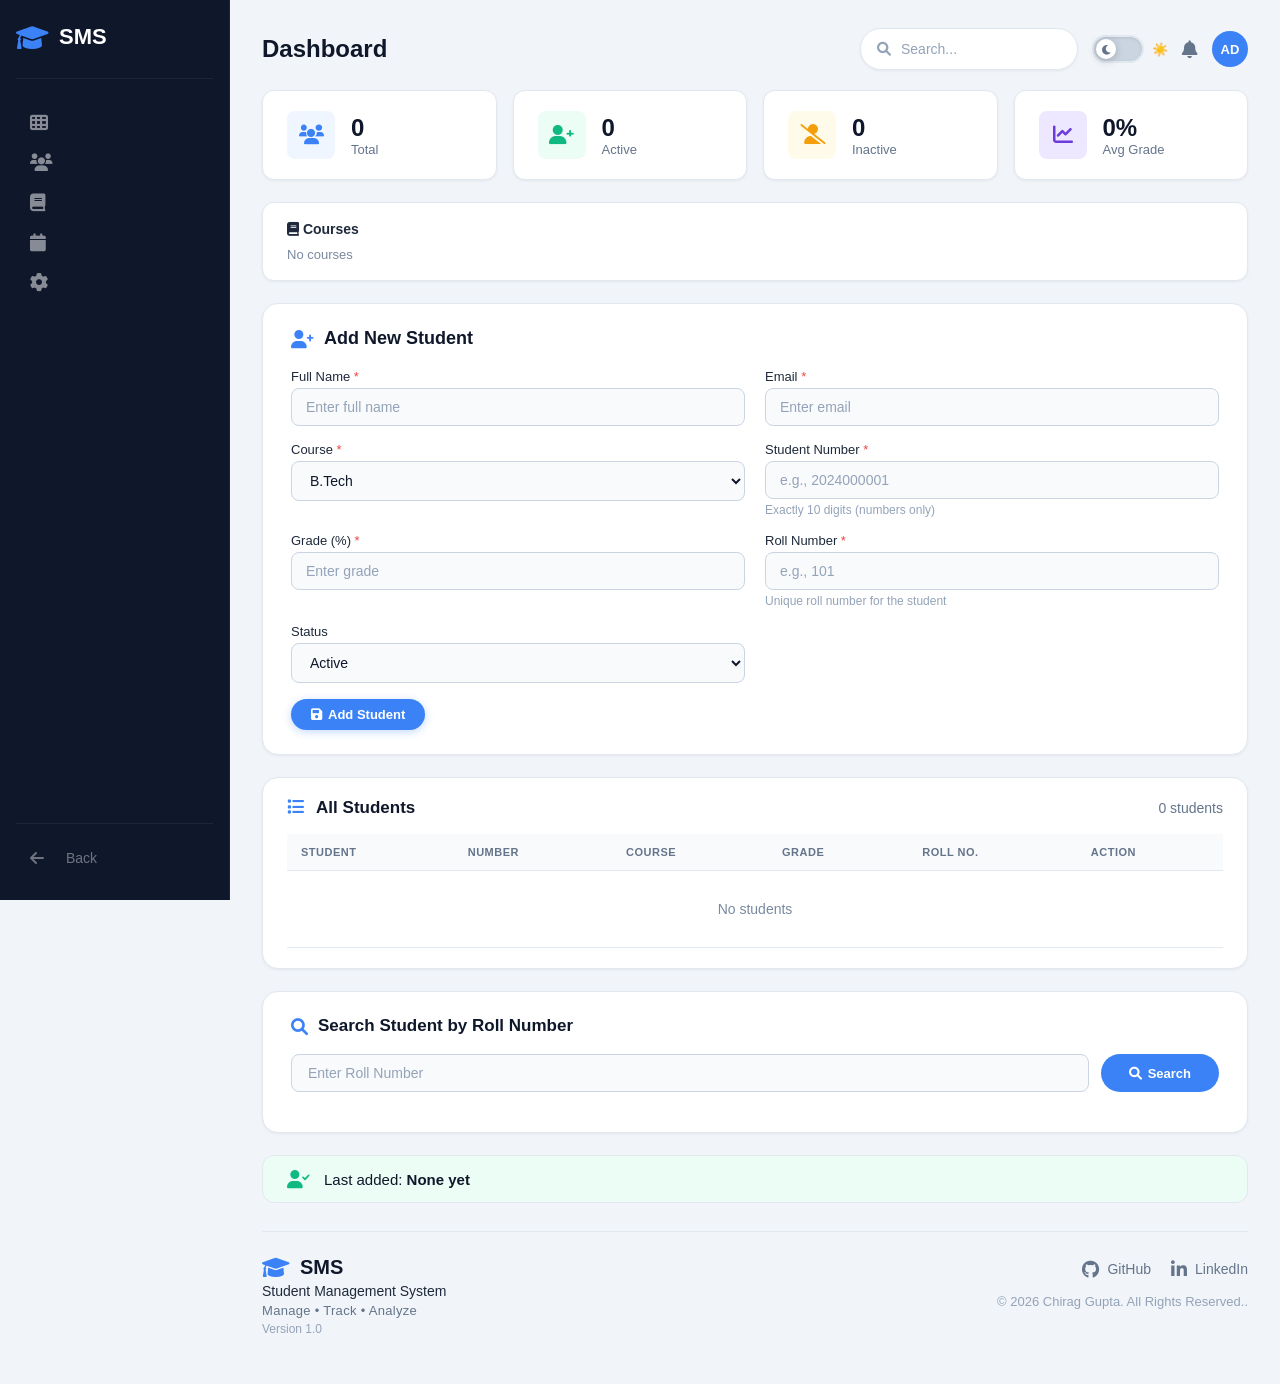
==== commit f7b2e0f1: "Improve structure" ====
--- a/dashboard/index.html
+++ b/dashboard/index.html
@@ -221,7 +221,7 @@
                         </a>
                     </div>
                     <p class="footer-copyright">
-                        &copy; 2026 Chirag Gupta. All Rights Reserved.
+                        &copy; 2026 Chirag Gupta. All Rights Reserved..
                     </p>
                 </div>
             </div>
